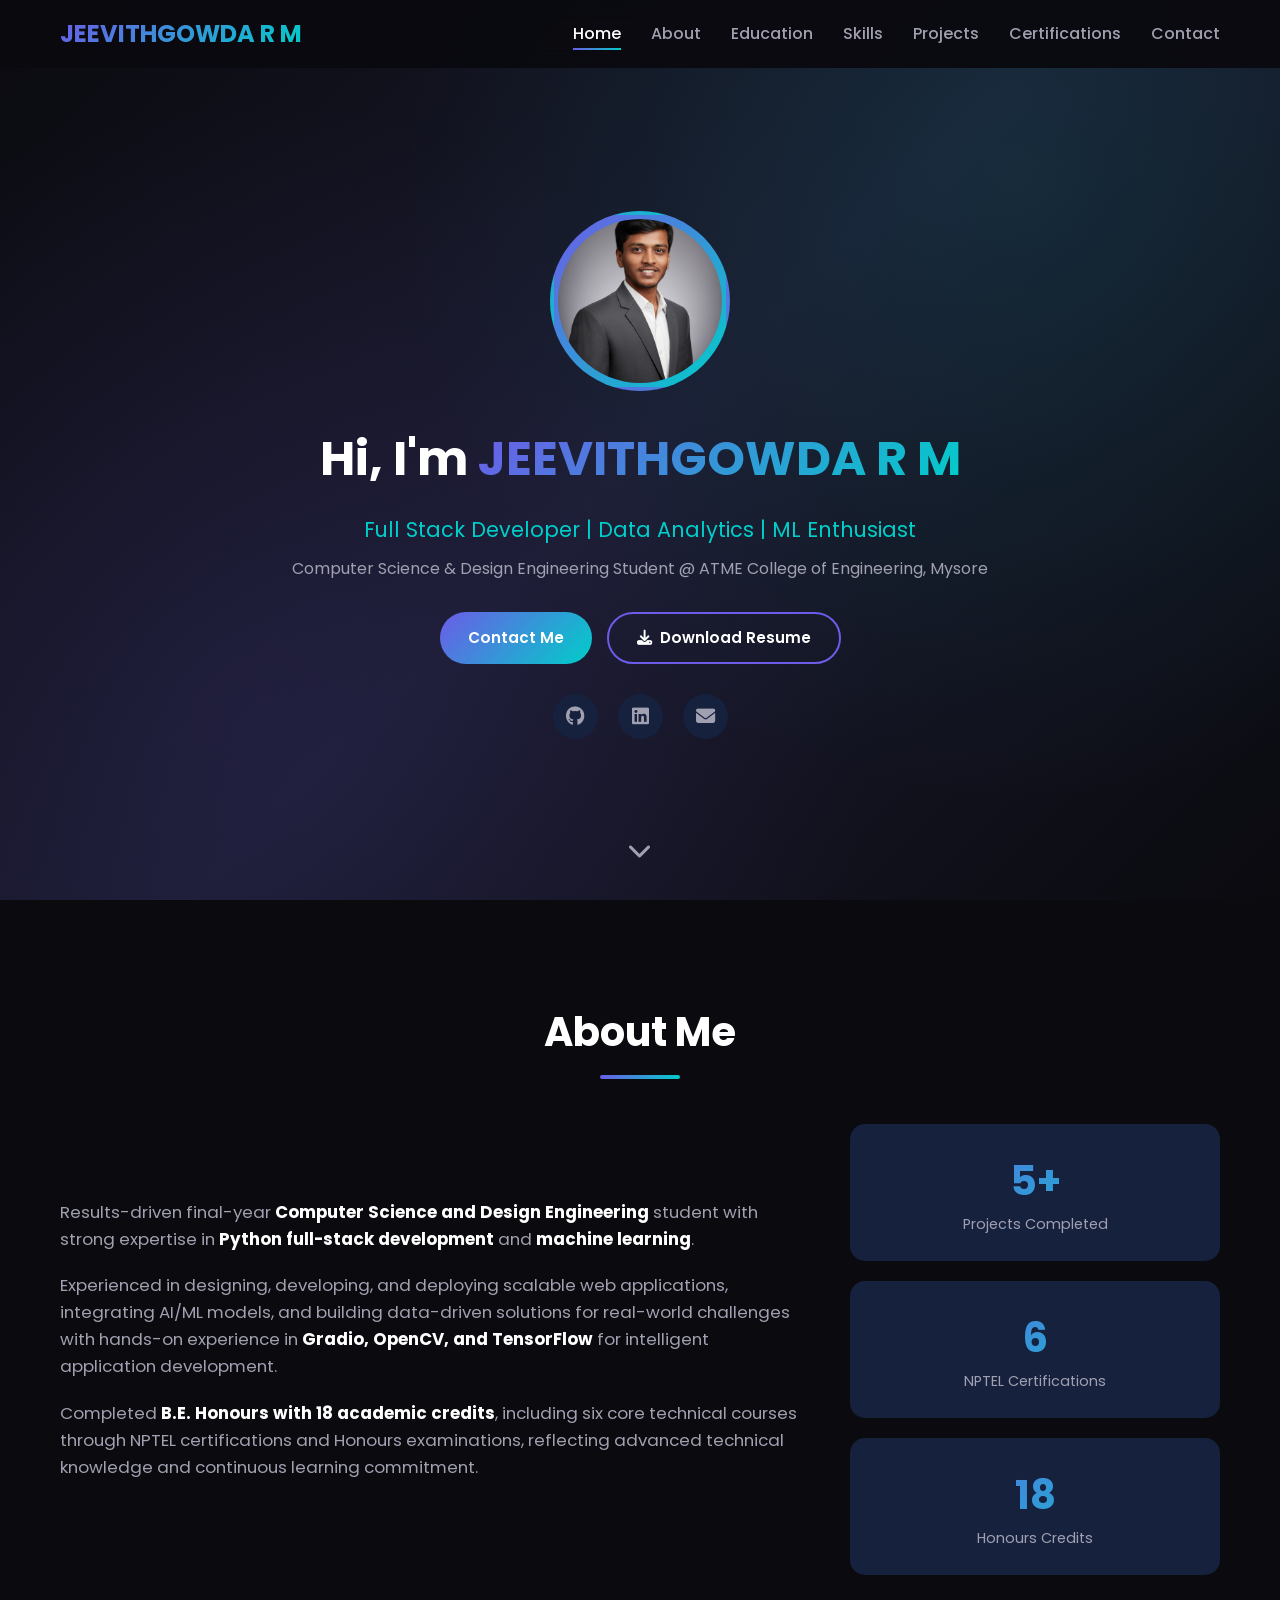
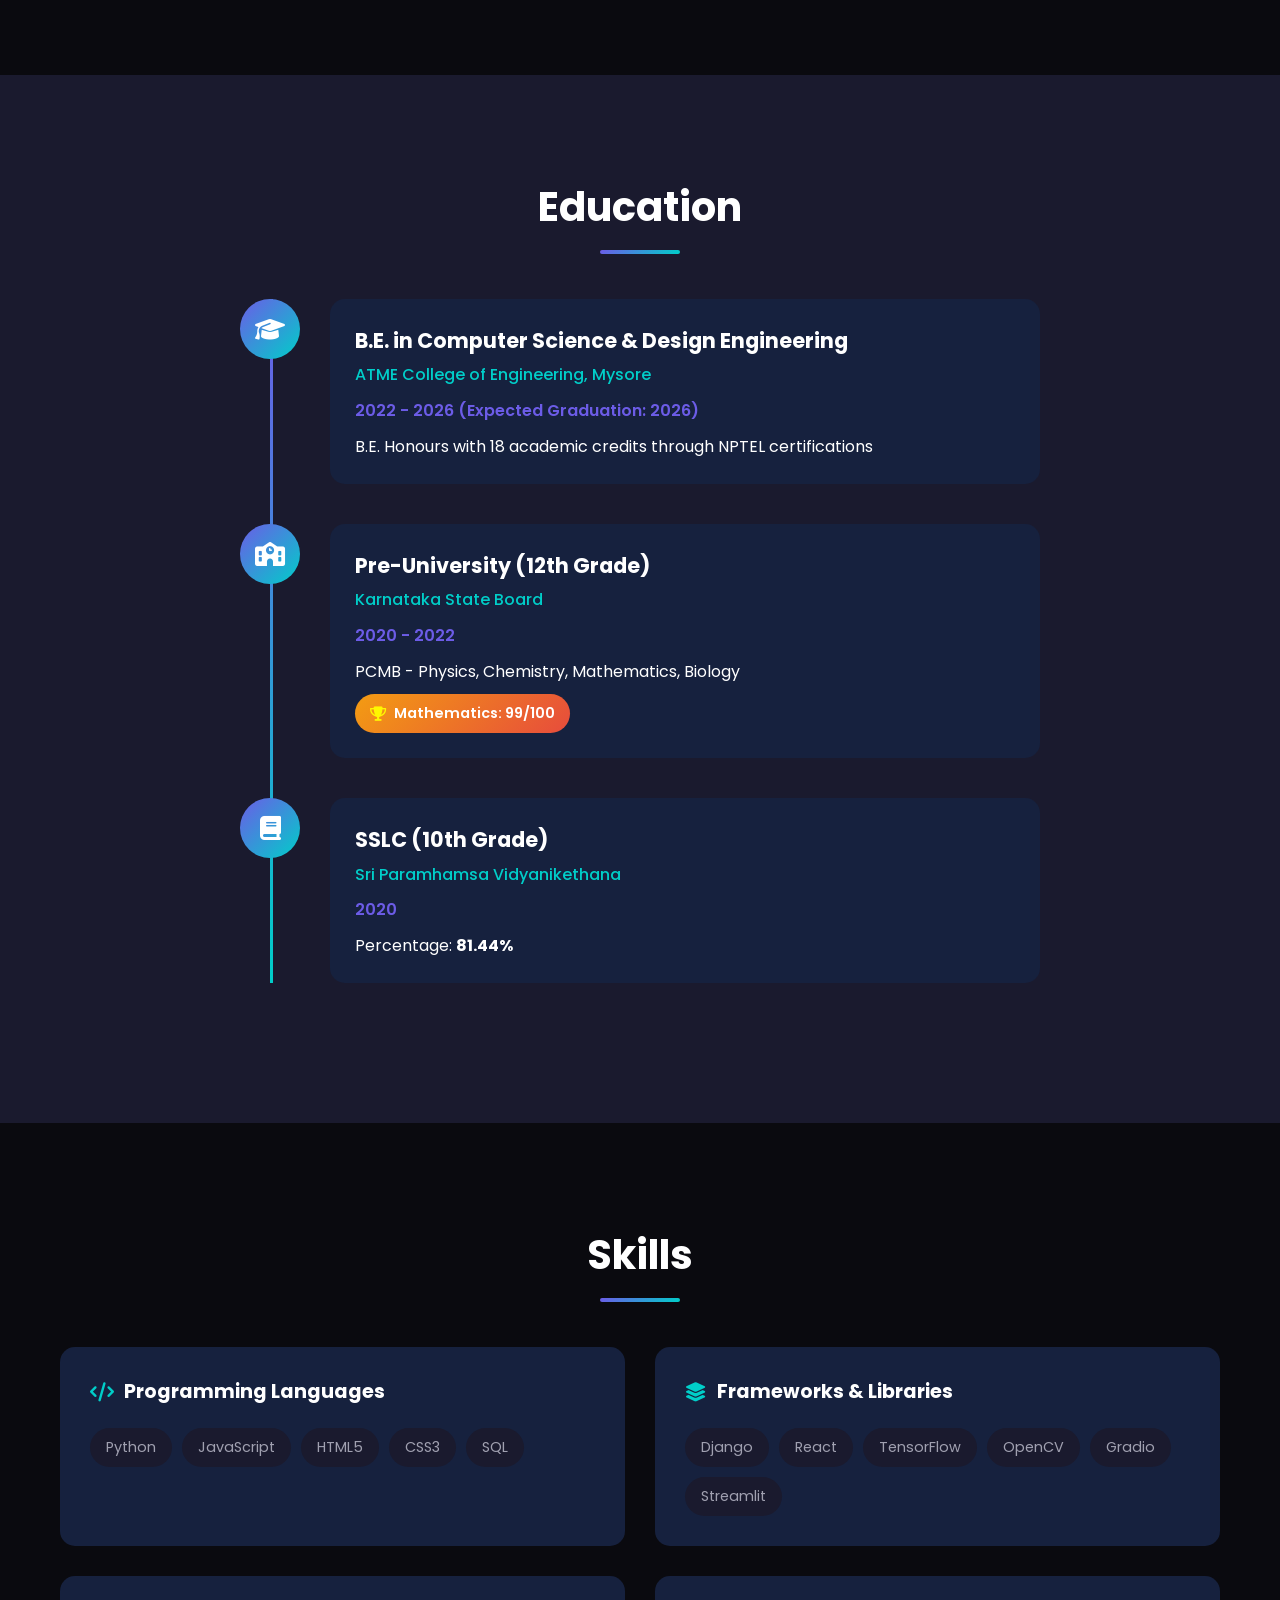
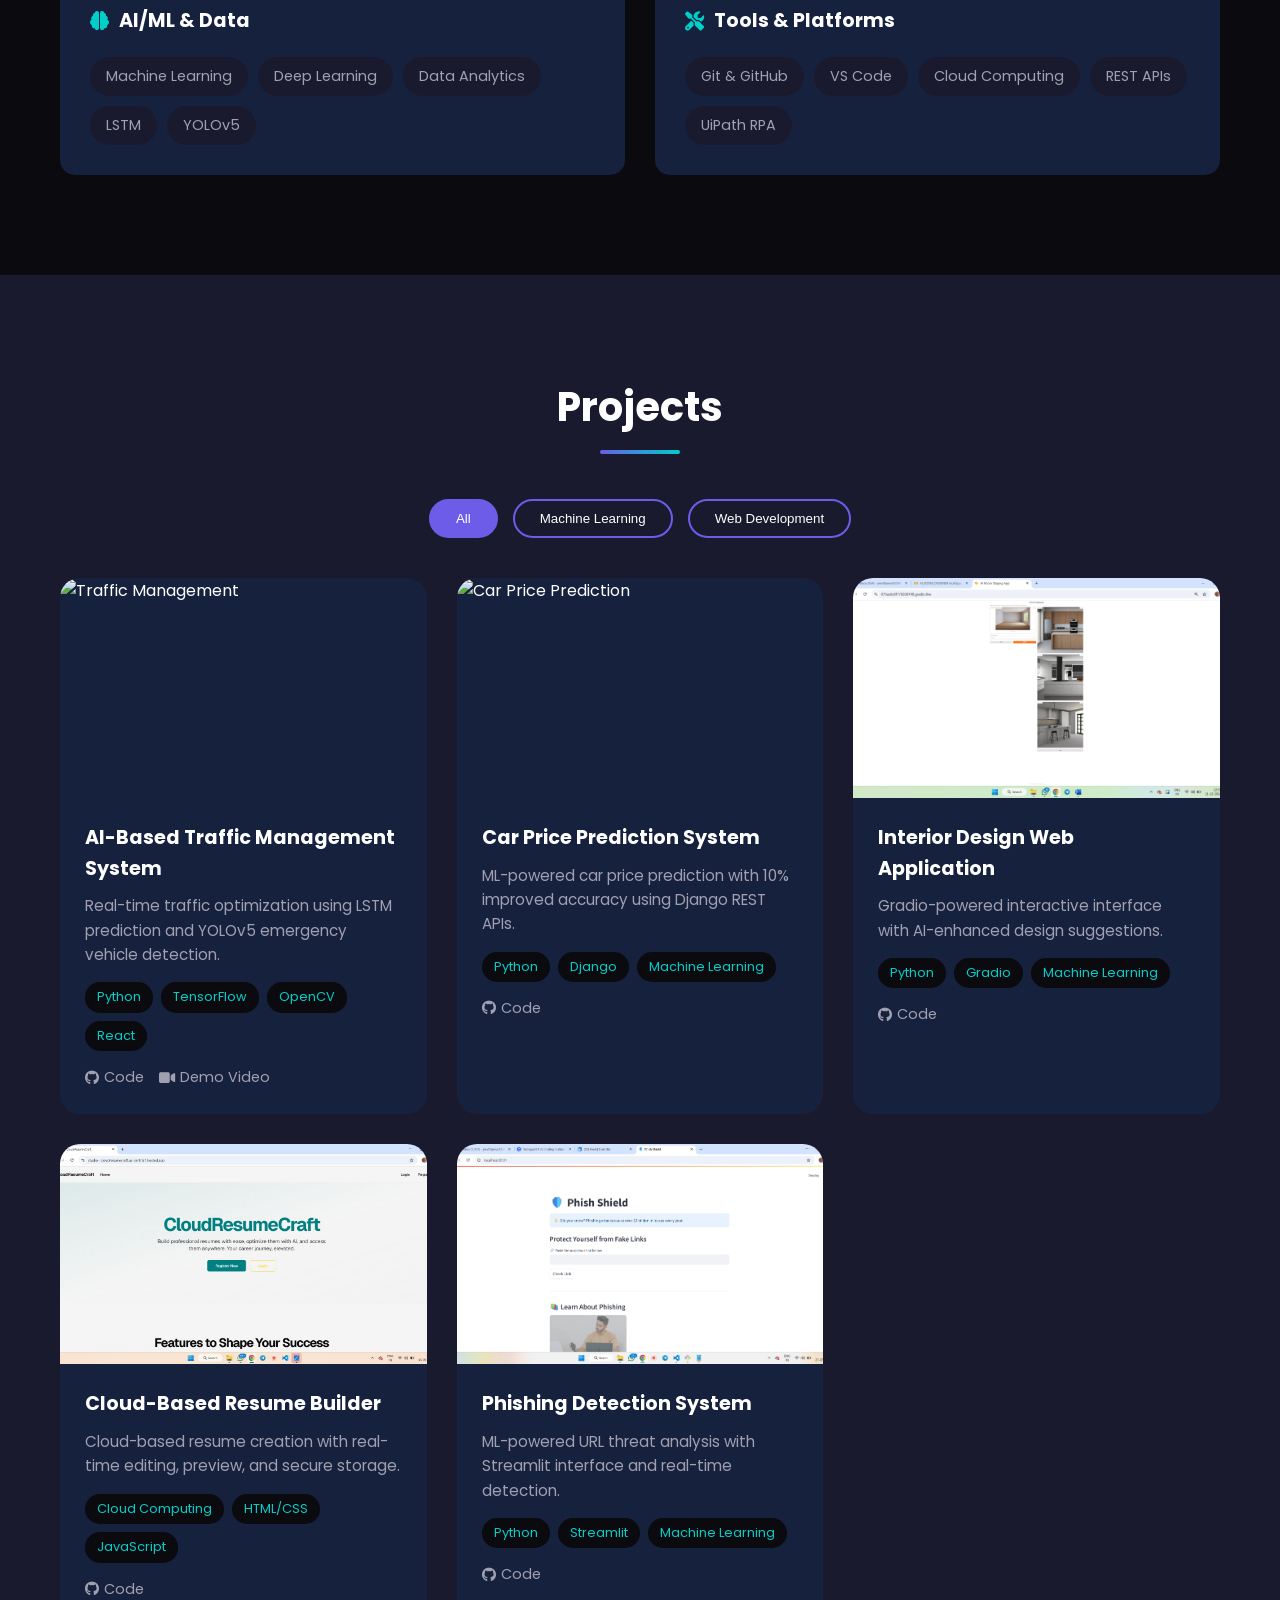
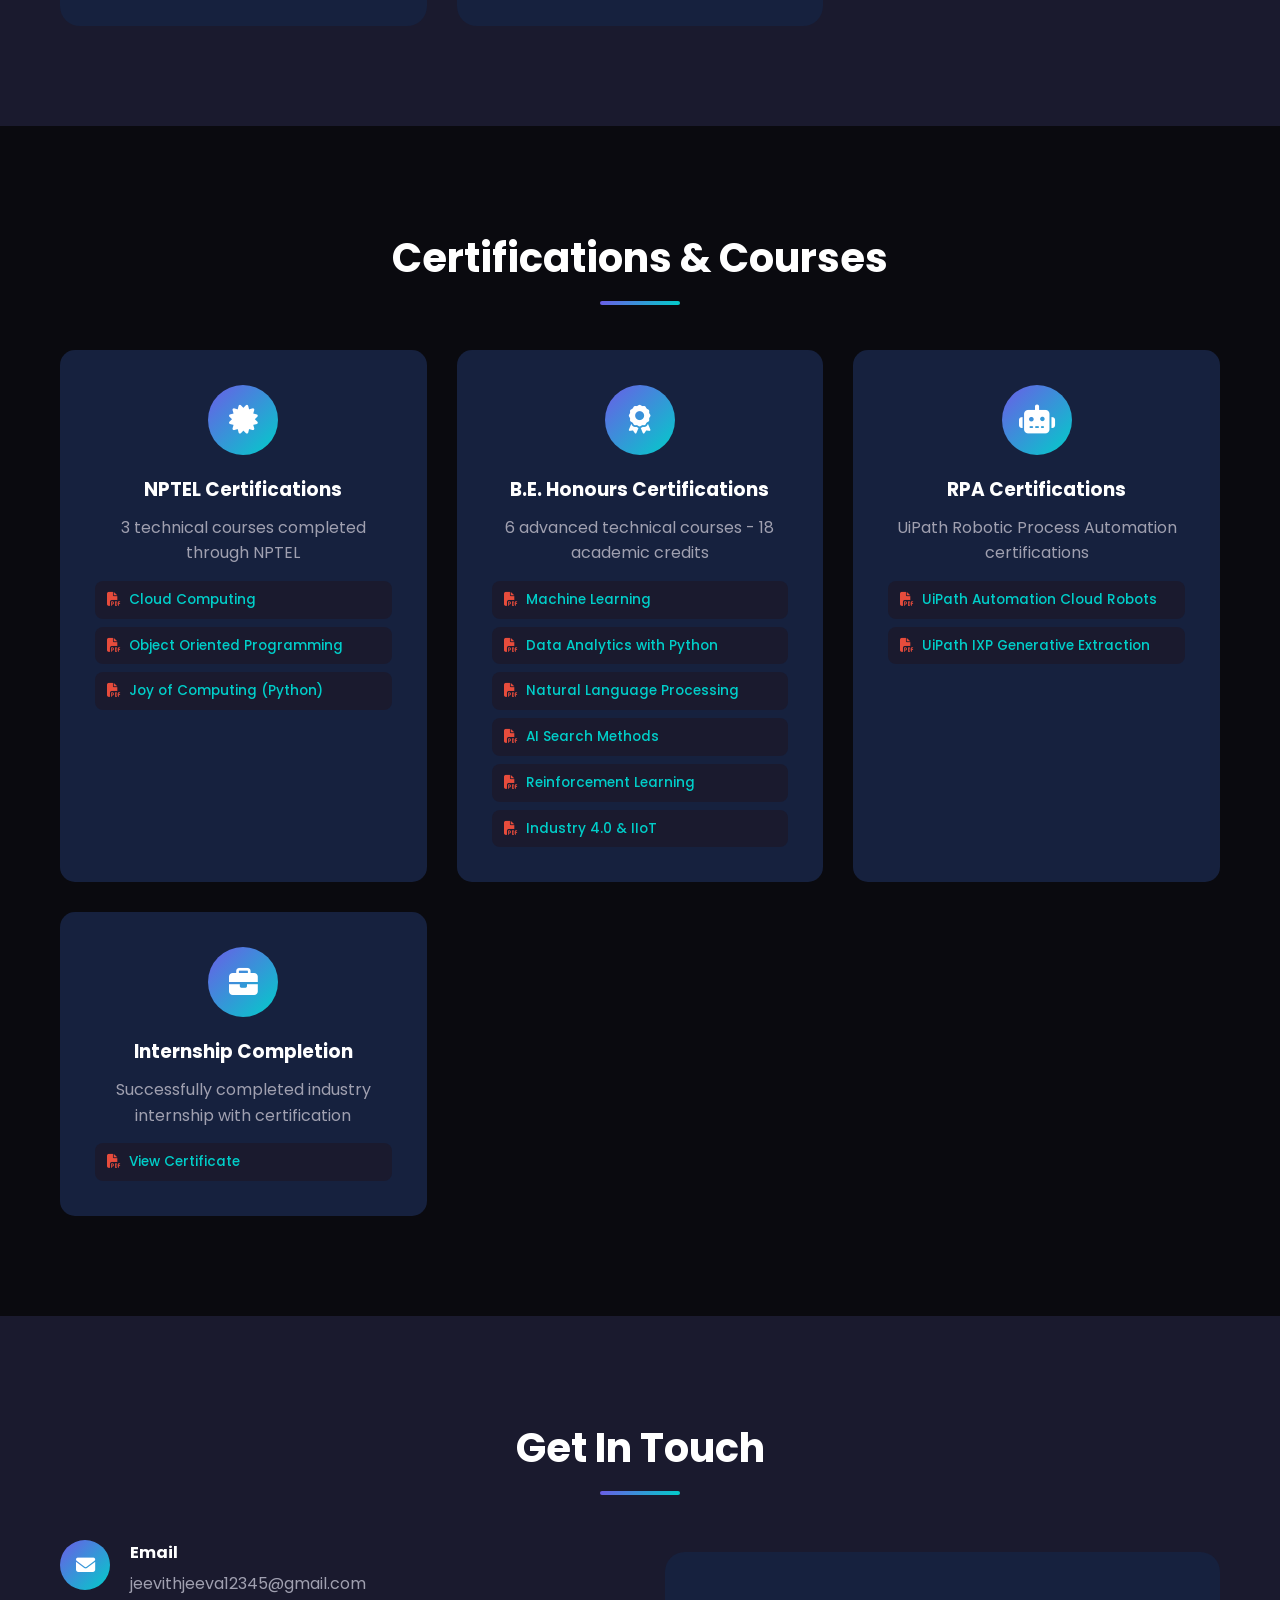
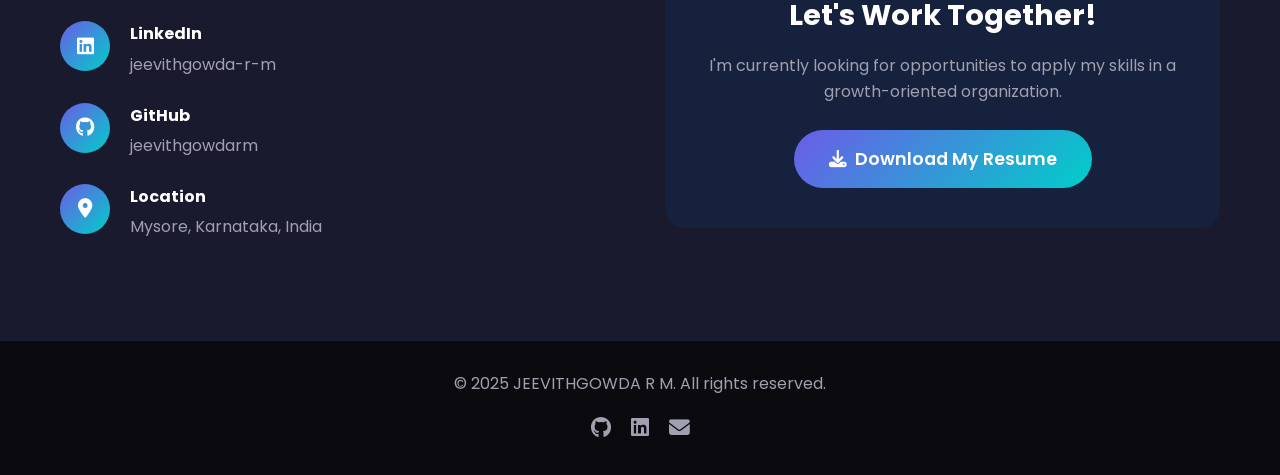
==== index.html @ 0dabfa39 "Fresh Portfolio uploaded" ====
<!DOCTYPE html>
<html lang="en">
<head>
    <meta charset="UTF-8">
    <meta name="viewport" content="width=device-width, initial-scale=1.0">
    <title>JEEVITHGOWDA R M - Portfolio</title>
    <link rel="stylesheet" href="style.css">
    <link rel="stylesheet" href="https://cdnjs.cloudflare.com/ajax/libs/font-awesome/6.4.0/css/all.min.css">
    <link href="https://fonts.googleapis.com/css2?family=Poppins:wght@300;400;500;600;700&display=swap" rel="stylesheet">
</head>
<body>
    <!-- Navigation -->
    <nav class="navbar">
        <div class="nav-container">
            <a href="#home" class="logo">JEEVITHGOWDA R M</a>
            <button class="nav-toggle" aria-label="Toggle navigation">
                <span class="hamburger"></span>
            </button>
            <ul class="nav-menu">
                <li><a href="#home" class="nav-link">Home</a></li>
                <li><a href="#about" class="nav-link">About</a></li>
                <li><a href="#education" class="nav-link">Education</a></li>
                <li><a href="#skills" class="nav-link">Skills</a></li>
                <li><a href="#projects" class="nav-link">Projects</a></li>
                <li><a href="#certifications" class="nav-link">Certifications</a></li>
                <li><a href="#contact" class="nav-link">Contact</a></li>
            </ul>
        </div>
    </nav>

    <!-- Hero Section -->
    <section id="home" class="hero">
        <div class="hero-content">
            <div class="hero-image">
                <img src="profile-image.jpg" alt="JEEVITHGOWDA R M" onerror="this.src='https://via.placeholder.com/200?text=JG'">
            </div>
            <h1 class="hero-title">Hi, I'm <span class="highlight">JEEVITHGOWDA R M</span></h1>
            <p class="hero-subtitle">Full Stack Developer | Data Analytics | ML Enthusiast</p>
            <p class="hero-tagline">Computer Science & Design Engineering Student @ ATME College of Engineering, Mysore</p>
            <div class="hero-buttons">
                <a href="#contact" class="btn btn-primary">Contact Me</a>
                <a href="JEEVITHGOWDA_R_M _Resume .pdf" download="JEEVITHGOWDA_R_M_Resume.pdf" class="btn btn-secondary">
                    <i class="fas fa-download"></i> Download Resume
                </a>
            </div>
            <div class="social-links">
                <a href="https://github.com/jeevithgowdarm" target="_blank" aria-label="GitHub"><i class="fab fa-github"></i></a>
                <a href="https://www.linkedin.com/in/jeevithgowda-r-m-33a022277/" target="_blank" aria-label="LinkedIn"><i class="fab fa-linkedin"></i></a>
                <a href="mailto:jeevithjeeva12345@gmail.com" aria-label="Email"><i class="fas fa-envelope"></i></a>
            </div>
        </div>
        <div class="scroll-indicator">
            <a href="#about"><i class="fas fa-chevron-down"></i></a>
        </div>
    </section>

    <!-- About Section -->
    <section id="about" class="section">
        <div class="container">
            <h2 class="section-title">About Me</h2>
            <div class="about-content">
                <div class="about-text">
                    <p>Results-driven final-year <strong>Computer Science and Design Engineering</strong> student with strong expertise in <strong>Python full-stack development</strong> and <strong>machine learning</strong>.</p>
                    <p>Experienced in designing, developing, and deploying scalable web applications, integrating AI/ML models, and building data-driven solutions for real-world challenges with hands-on experience in <strong>Gradio, OpenCV, and TensorFlow</strong> for intelligent application development.</p>
                    <p>Completed <strong>B.E. Honours with 18 academic credits</strong>, including six core technical courses through NPTEL certifications and Honours examinations, reflecting advanced technical knowledge and continuous learning commitment.</p>
                </div>
                <div class="about-stats">
                    <div class="stat-item">
                        <h3>5+</h3>
                        <p>Projects Completed</p>
                    </div>
                    <div class="stat-item">
                        <h3>6</h3>
                        <p>NPTEL Certifications</p>
                    </div>
                    <div class="stat-item">
                        <h3>18</h3>
                        <p>Honours Credits</p>
                    </div>
                </div>
            </div>
        </div>
    </section>

    <!-- Education Section -->
    <section id="education" class="section section-alt">
        <div class="container">
            <h2 class="section-title">Education</h2>
            <div class="timeline">
                <div class="timeline-item">
                    <div class="timeline-icon"><i class="fas fa-graduation-cap"></i></div>
                    <div class="timeline-content">
                        <h3>B.E. in Computer Science & Design Engineering</h3>
                        <h4>ATME College of Engineering, Mysore</h4>
                        <p class="timeline-date">2022 - 2026 (Expected Graduation: 2026)</p>
                        <p>B.E. Honours with 18 academic credits through NPTEL certifications</p>
                    </div>
                </div>
                <div class="timeline-item">
                    <div class="timeline-icon"><i class="fas fa-school"></i></div>
                    <div class="timeline-content">
                        <h3>Pre-University (12th Grade)</h3>
                        <h4>Karnataka State Board</h4>
                        <p class="timeline-date">2020 - 2022</p>
                        <p>PCMB - Physics, Chemistry, Mathematics, Biology</p>
                        <p class="achievement-badge"><i class="fas fa-trophy"></i> Mathematics: 99/100</p>
                    </div>
                </div>
                <div class="timeline-item">
                    <div class="timeline-icon"><i class="fas fa-book"></i></div>
                    <div class="timeline-content">
                        <h3>SSLC (10th Grade)</h3>
                        <h4>Sri Paramhamsa Vidyanikethana</h4>
                        <p class="timeline-date">2020</p>
                        <p>Percentage: <strong>81.44%</strong></p>
                    </div>
                </div>
            </div>
        </div>
    </section>

    <!-- Skills Section -->
    <section id="skills" class="section">
        <div class="container">
            <h2 class="section-title">Skills</h2>
            <div class="skills-grid">
                <div class="skill-category">
                    <h3><i class="fas fa-code"></i> Programming Languages</h3>
                    <div class="skill-tags">
                        <span class="skill-tag">Python</span>
                        <span class="skill-tag">JavaScript</span>
                        <span class="skill-tag">HTML5</span>
                        <span class="skill-tag">CSS3</span>
                        <span class="skill-tag">SQL</span>
                    </div>
                </div>
                <div class="skill-category">
                    <h3><i class="fas fa-layer-group"></i> Frameworks & Libraries</h3>
                    <div class="skill-tags">
                        <span class="skill-tag">Django</span>
                        <span class="skill-tag">React</span>
                        <span class="skill-tag">TensorFlow</span>
                        <span class="skill-tag">OpenCV</span>
                        <span class="skill-tag">Gradio</span>
                        <span class="skill-tag">Streamlit</span>
                    </div>
                </div>
                <div class="skill-category">
                    <h3><i class="fas fa-brain"></i> AI/ML & Data</h3>
                    <div class="skill-tags">
                        <span class="skill-tag">Machine Learning</span>
                        <span class="skill-tag">Deep Learning</span>
                        <span class="skill-tag">Data Analytics</span>
                        <span class="skill-tag">LSTM</span>
                        <span class="skill-tag">YOLOv5</span>
                    </div>
                </div>
                <div class="skill-category">
                    <h3><i class="fas fa-tools"></i> Tools & Platforms</h3>
                    <div class="skill-tags">
                        <span class="skill-tag">Git & GitHub</span>
                        <span class="skill-tag">VS Code</span>
                        <span class="skill-tag">Cloud Computing</span>
                        <span class="skill-tag">REST APIs</span>
                        <span class="skill-tag">UiPath RPA</span>
                    </div>
                </div>
            </div>
        </div>
    </section>

    <!-- Projects Section -->
    <section id="projects" class="section section-alt">
        <div class="container">
            <h2 class="section-title">Projects</h2>
            <div class="filter-buttons">
                <button class="filter-btn active" data-filter="all">All</button>
                <button class="filter-btn" data-filter="ml">Machine Learning</button>
                <button class="filter-btn" data-filter="web">Web Development</button>
            </div>
            <div class="projects-grid">
                <!-- Project 1: AI Traffic Management -->
                <div class="project-card" data-category="ml">
                    <div class="project-image">
                        <img src="https://images.unsplash.com/photo-1449824913935-59a10b8d2000?w=400" alt="Traffic Management">
                        <div class="project-overlay">
                            <button class="btn-icon" onclick="openProjectModal('traffic')"><i class="fas fa-eye"></i></button>
                            <button class="btn-icon" onclick="playProjectVideo('traffic')" title="Watch Demo"><i class="fas fa-play"></i></button>
                        </div>
                    </div>
                    <div class="project-info">
                        <h3>AI-Based Traffic Management System</h3>
                        <p>Real-time traffic optimization using LSTM prediction and YOLOv5 emergency vehicle detection.</p>
                        <div class="project-tech">
                            <span>Python</span>
                            <span>TensorFlow</span>
                            <span>OpenCV</span>
                            <span>React</span>
                        </div>
                        <div class="project-links">
                            <a href="https://github.com/jeevithgowdarm" target="_blank"><i class="fab fa-github"></i> Code</a>
                            <a href="#" onclick="playProjectVideo('traffic'); return false;"><i class="fas fa-video"></i> Demo Video</a>
                        </div>
                    </div>
                </div>

                <!-- Project 2: Car Price Prediction -->
                <div class="project-card" data-category="ml web">
                    <div class="project-image">
                        <img src="https://images.unsplash.com/photo-1492144534655-ae79c964c9d7?w=400" alt="Car Price Prediction">
                        <div class="project-overlay">
                            <button class="btn-icon" onclick="openProjectModal('car')"><i class="fas fa-eye"></i></button>
                        </div>
                    </div>
                    <div class="project-info">
                        <h3>Car Price Prediction System</h3>
                        <p>ML-powered car price prediction with 10% improved accuracy using Django REST APIs.</p>
                        <div class="project-tech">
                            <span>Python</span>
                            <span>Django</span>
                            <span>Machine Learning</span>
                        </div>
                        <div class="project-links">
                            <a href="https://github.com/jeevithgowdarm/Cae_-rize_-rediction-" target="_blank"><i class="fab fa-github"></i> Code</a>
                        </div>
                    </div>
                </div>

                <!-- Project 3: Interior Design -->
                <div class="project-card" data-category="ml web">
                    <div class="project-image">
                        <img src="Project images/Interior design/Screenshot (105).png" alt="Interior Design App">
                        <div class="project-overlay">
                            <button class="btn-icon" onclick="openProjectModal('interior')"><i class="fas fa-eye"></i></button>
                        </div>
                    </div>
                    <div class="project-info">
                        <h3>Interior Design Web Application</h3>
                        <p>Gradio-powered interactive interface with AI-enhanced design suggestions.</p>
                        <div class="project-tech">
                            <span>Python</span>
                            <span>Gradio</span>
                            <span>Machine Learning</span>
                        </div>
                        <div class="project-links">
                            <a href="https://github.com/jeevithgowdarm/Interior-design-Web-Application-" target="_blank"><i class="fab fa-github"></i> Code</a>
                        </div>
                    </div>
                </div>

                <!-- Project 4: Cloud Resume Builder -->
                <div class="project-card" data-category="web">
                    <div class="project-image">
                        <img src="Project images/Cloud based reume builder/Resume 01.jpg" alt="Cloud Resume Builder">
                        <div class="project-overlay">
                            <button class="btn-icon" onclick="openProjectModal('resume')"><i class="fas fa-eye"></i></button>
                        </div>
                    </div>
                    <div class="project-info">
                        <h3>Cloud-Based Resume Builder</h3>
                        <p>Cloud-based resume creation with real-time editing, preview, and secure storage.</p>
                        <div class="project-tech">
                            <span>Cloud Computing</span>
                            <span>HTML/CSS</span>
                            <span>JavaScript</span>
                        </div>
                        <div class="project-links">
                            <a href="https://github.com/jeevithgowdarm" target="_blank"><i class="fab fa-github"></i> Code</a>
                        </div>
                    </div>
                </div>

                <!-- Project 5: Phishing Detection -->
                <div class="project-card" data-category="ml">
                    <div class="project-image">
                        <img src="Project images/Phishing/Screenshot (340).png" alt="Phishing Detection">
                        <div class="project-overlay">
                            <button class="btn-icon" onclick="openProjectModal('phishing')"><i class="fas fa-eye"></i></button>
                        </div>
                    </div>
                    <div class="project-info">
                        <h3>Phishing Detection System</h3>
                        <p>ML-powered URL threat analysis with Streamlit interface and real-time detection.</p>
                        <div class="project-tech">
                            <span>Python</span>
                            <span>Streamlit</span>
                            <span>Machine Learning</span>
                        </div>
                        <div class="project-links">
                            <a href="https://github.com/jeevithgowdarm/phish_shield_Detecting_S-F-Link" target="_blank"><i class="fab fa-github"></i> Code</a>
                        </div>
                    </div>
                </div>
            </div>
        </div>
    </section>

    <!-- Certifications Section -->
    <section id="certifications" class="section">
        <div class="container">
            <h2 class="section-title">Certifications & Courses</h2>
            <div class="certifications-grid">
                <!-- NPTEL Certifications -->
                <div class="cert-card">
                    <div class="cert-icon"><i class="fas fa-certificate"></i></div>
                    <h3>NPTEL Certifications</h3>
                    <p>3 technical courses completed through NPTEL</p>
                    <div class="cert-list">
                        <a href="Certification/NPTEL_certification/Cloud Computing_NPTEL_JEEVITHGOWDA_R_M.pdf" target="_blank" class="cert-link"><i class="fas fa-file-pdf"></i> Cloud Computing</a>
                        <a href="Certification/NPTEL_certification/Fundamentals of Object Oriented Programming_NPTEL_JEEVITHGOWDA_R_M.pdf" target="_blank" class="cert-link"><i class="fas fa-file-pdf"></i> Object Oriented Programming</a>
                        <a href="Certification/NPTEL_certification/The Joy of Computing using Python.pdf" target="_blank" class="cert-link"><i class="fas fa-file-pdf"></i> Joy of Computing (Python)</a>
                    </div>
                </div>

                <!-- B.E. Honours Certifications -->
                <div class="cert-card">
                    <div class="cert-icon"><i class="fas fa-award"></i></div>
                    <h3>B.E. Honours Certifications</h3>
                    <p>6 advanced technical courses - 18 academic credits</p>
                    <div class="cert-list">
                        <a href="Certification/B.E Honours_Certification/Introduction to Machine Learning - 12 weeks_JEEVITHGOWDA_R_M.pdf" target="_blank" class="cert-link"><i class="fas fa-file-pdf"></i> Machine Learning</a>
                        <a href="Certification/B.E Honours_Certification/Data Analytics with Python_JEEVITHGOWDA_R_M.pdf" target="_blank" class="cert-link"><i class="fas fa-file-pdf"></i> Data Analytics with Python</a>
                        <a href="Certification/B.E Honours_Certification/Natural Language Processing_JEEVITHGOWDA_R_M.pdf" target="_blank" class="cert-link"><i class="fas fa-file-pdf"></i> Natural Language Processing</a>
                        <a href="Certification/B.E Honours_Certification/Artificial Intelligence Search Methods For Problem Solving_JEEVITHGOWDA_R_M.pdf" target="_blank" class="cert-link"><i class="fas fa-file-pdf"></i> AI Search Methods</a>
                        <a href="Certification/B.E Honours_Certification/Reinforcement Learning_JEEVITHGOWDA_R_M.pdf" target="_blank" class="cert-link"><i class="fas fa-file-pdf"></i> Reinforcement Learning</a>
                        <a href="Certification/B.E Honours_Certification/Introduction To Industry 4.0 And Industrial Internet Of Things_JEEVITHGOWDA_R_M.pdf" target="_blank" class="cert-link"><i class="fas fa-file-pdf"></i> Industry 4.0 & IIoT</a>
                    </div>
                </div>

                <!-- RPA Certifications -->
                <div class="cert-card">
                    <div class="cert-icon"><i class="fas fa-robot"></i></div>
                    <h3>RPA Certifications</h3>
                    <p>UiPath Robotic Process Automation certifications</p>
                    <div class="cert-list">
                        <a href="Certification/RPA Certfication/UiPath Automation Cloud Robots (v2024.10)_JEEVITHGOWDA R M_en-US_diploma.pdf" target="_blank" class="cert-link"><i class="fas fa-file-pdf"></i> UiPath Automation Cloud Robots</a>
                        <a href="Certification/RPA Certfication/UiPath IXP generative extraction technical deep dive_JEEVITHGOWDA R M_en-US_diploma.pdf" target="_blank" class="cert-link"><i class="fas fa-file-pdf"></i> UiPath IXP Generative Extraction</a>
                    </div>
                </div>

                <!-- Internship -->
                <div class="cert-card">
                    <div class="cert-icon"><i class="fas fa-briefcase"></i></div>
                    <h3>Internship Completion</h3>
                    <p>Successfully completed industry internship with certification</p>
                    <div class="cert-list">
                        <a href="internship-certificate.pdf" target="_blank" class="cert-link"><i class="fas fa-file-pdf"></i> View Certificate</a>
                    </div>
                </div>
            </div>
        </div>
    </section>

    <!-- Contact Section -->
    <section id="contact" class="section section-alt">
        <div class="container">
            <h2 class="section-title">Get In Touch</h2>
            <div class="contact-content">
                <div class="contact-info">
                    <div class="contact-item">
                        <i class="fas fa-envelope"></i>
                        <div>
                            <h4>Email</h4>
                            <a href="mailto:jeevithjeeva12345@gmail.com">jeevithjeeva12345@gmail.com</a>
                        </div>
                    </div>
                    <div class="contact-item">
                        <i class="fab fa-linkedin"></i>
                        <div>
                            <h4>LinkedIn</h4>
                            <a href="https://www.linkedin.com/in/jeevithgowda-r-m-33a022277/" target="_blank">jeevithgowda-r-m</a>
                        </div>
                    </div>
                    <div class="contact-item">
                        <i class="fab fa-github"></i>
                        <div>
                            <h4>GitHub</h4>
                            <a href="https://github.com/jeevithgowdarm" target="_blank">jeevithgowdarm</a>
                        </div>
                    </div>
                    <div class="contact-item">
                        <i class="fas fa-map-marker-alt"></i>
                        <div>
                            <h4>Location</h4>
                            <p>Mysore, Karnataka, India</p>
                        </div>
                    </div>
                </div>
                <div class="contact-cta">
                    <h3>Let's Work Together!</h3>
                    <p>I'm currently looking for opportunities to apply my skills in a growth-oriented organization.</p>
                    <a href="JEEVITHGOWDA_R_M _Resume .pdf" download="JEEVITHGOWDA_R_M_Resume.pdf" class="btn btn-primary btn-large">
                        <i class="fas fa-download"></i> Download My Resume
                    </a>
                </div>
            </div>
        </div>
    </section>

    <!-- Footer -->
    <footer class="footer">
        <div class="container">
            <p>&copy; 2025 JEEVITHGOWDA R M. All rights reserved.</p>
            <div class="footer-links">
                <a href="https://github.com/jeevithgowdarm" target="_blank"><i class="fab fa-github"></i></a>
                <a href="https://www.linkedin.com/in/jeevithgowda-r-m-33a022277/" target="_blank"><i class="fab fa-linkedin"></i></a>
                <a href="mailto:jeevithjeeva12345@gmail.com"><i class="fas fa-envelope"></i></a>
            </div>
        </div>
    </footer>

    <!-- Project Modal -->
    <div id="projectModal" class="modal">
        <div class="modal-content">
            <span class="modal-close">&times;</span>
            <div class="modal-header">
                <h2 id="modalTitle"></h2>
            </div>
            <div class="modal-body">
                <div id="modalGallery" class="modal-gallery"></div>
                <div id="modalDescription"></div>
            </div>
        </div>
    </div>

    <!-- Video Modal -->
    <div id="videoModal" class="modal">
        <div class="modal-content video-modal-content">
            <span class="modal-close" onclick="closeVideoModal()">&times;</span>
            <div class="modal-header">
                <h2 id="videoModalTitle"></h2>
            </div>
            <div class="modal-body">
                <div class="video-container">
                    <video id="projectVideo" controls>
                        <source id="videoSource" src="" type="video/mp4">
                        Your browser does not support the video tag.
                    </video>
                </div>
            </div>
        </div>
    </div>

    <script src="script.js"></script>
</body>
</html>
---- style.css ----
/* ===== CSS Variables ===== */
:root {
    --primary: #6c5ce7;
    --primary-dark: #5b4cdb;
    --secondary: #00cec9;
    --dark: #0a0a0f;
    --dark-light: #1a1a2e;
    --dark-lighter: #16213e;
    --text: #ffffff;
    --text-muted: #a0a0b0;
    --gradient: linear-gradient(135deg, #6c5ce7 0%, #00cec9 100%);
    --shadow: 0 10px 40px rgba(0, 0, 0, 0.3);
    --transition: all 0.3s ease;
}

/* ===== Reset & Base ===== */
* {
    margin: 0;
    padding: 0;
    box-sizing: border-box;
}

html {
    scroll-behavior: smooth;
}

body {
    font-family: 'Poppins', sans-serif;
    background-color: var(--dark);
    color: var(--text);
    line-height: 1.6;
    overflow-x: hidden;
}

a {
    text-decoration: none;
    color: inherit;
    transition: var(--transition);
}

img {
    max-width: 100%;
    height: auto;
}

.container {
    max-width: 1200px;
    margin: 0 auto;
    padding: 0 20px;
}

/* ===== Navigation ===== */
.navbar {
    position: fixed;
    top: 0;
    left: 0;
    right: 0;
    z-index: 1000;
    background: rgba(10, 10, 15, 0.95);
    backdrop-filter: blur(10px);
    padding: 15px 0;
    transition: var(--transition);
}

.nav-container {
    max-width: 1200px;
    margin: 0 auto;
    padding: 0 20px;
    display: flex;
    justify-content: space-between;
    align-items: center;
}

.logo {
    font-size: 1.5rem;
    font-weight: 700;
    background: var(--gradient);
    -webkit-background-clip: text;
    -webkit-text-fill-color: transparent;
    background-clip: text;
}

.nav-menu {
    display: flex;
    list-style: none;
    gap: 30px;
}

.nav-link {
    color: var(--text-muted);
    font-weight: 500;
    position: relative;
    padding: 5px 0;
}

.nav-link:hover,
.nav-link.active {
    color: var(--text);
}

.nav-link::after {
    content: '';
    position: absolute;
    bottom: 0;
    left: 0;
    width: 0;
    height: 2px;
    background: var(--gradient);
    transition: var(--transition);
}

.nav-link:hover::after,
.nav-link.active::after {
    width: 100%;
}

/* Mobile Navigation */
.nav-toggle {
    display: none;
    background: none;
    border: none;
    cursor: pointer;
    padding: 10px;
}

.hamburger {
    display: block;
    width: 25px;
    height: 3px;
    background: var(--text);
    position: relative;
    transition: var(--transition);
}

.hamburger::before,
.hamburger::after {
    content: '';
    position: absolute;
    width: 25px;
    height: 3px;
    background: var(--text);
    transition: var(--transition);
}

.hamburger::before {
    top: -8px;
}

.hamburger::after {
    top: 8px;
}

/* ===== Hero Section ===== */
.hero {
    min-height: 100vh;
    display: flex;
    flex-direction: column;
    justify-content: center;
    align-items: center;
    text-align: center;
    padding: 100px 20px 50px;
    background: linear-gradient(135deg, var(--dark) 0%, var(--dark-light) 50%, var(--dark) 100%);
    position: relative;
    overflow: hidden;
}

.hero::before {
    content: '';
    position: absolute;
    top: 0;
    left: 0;
    right: 0;
    bottom: 0;
    background: radial-gradient(circle at 20% 80%, rgba(108, 92, 231, 0.1) 0%, transparent 50%),
                radial-gradient(circle at 80% 20%, rgba(0, 206, 201, 0.1) 0%, transparent 50%);
    pointer-events: none;
}

.hero-content {
    position: relative;
    z-index: 1;
    max-width: 800px;
}

.hero-image {
    width: 180px;
    height: 180px;
    margin: 0 auto 30px;
    border-radius: 50%;
    overflow: hidden;
    border: 4px solid transparent;
    background: var(--gradient);
    padding: 4px;
}

.hero-image img {
    width: 100%;
    height: 100%;
    object-fit: cover;
    border-radius: 50%;
}

.hero-title {
    font-size: 3rem;
    font-weight: 700;
    margin-bottom: 15px;
    animation: fadeInUp 0.8s ease;
}

.highlight {
    background: var(--gradient);
    -webkit-background-clip: text;
    -webkit-text-fill-color: transparent;
    background-clip: text;
}

.hero-subtitle {
    font-size: 1.3rem;
    color: var(--secondary);
    margin-bottom: 10px;
    animation: fadeInUp 0.8s ease 0.2s both;
}

.hero-tagline {
    font-size: 1rem;
    color: var(--text-muted);
    margin-bottom: 30px;
    animation: fadeInUp 0.8s ease 0.3s both;
}

.hero-buttons {
    display: flex;
    gap: 15px;
    justify-content: center;
    flex-wrap: wrap;
    margin-bottom: 30px;
    animation: fadeInUp 0.8s ease 0.4s both;
}

/* Buttons */
.btn {
    display: inline-flex;
    align-items: center;
    gap: 8px;
    padding: 12px 28px;
    border-radius: 50px;
    font-weight: 600;
    font-size: 0.95rem;
    cursor: pointer;
    transition: var(--transition);
    border: none;
}

.btn-primary {
    background: var(--gradient);
    color: var(--text);
}

.btn-primary:hover {
    transform: translateY(-3px);
    box-shadow: 0 10px 30px rgba(108, 92, 231, 0.4);
}

.btn-secondary {
    background: transparent;
    color: var(--text);
    border: 2px solid var(--primary);
}

.btn-secondary:hover {
    background: var(--primary);
    transform: translateY(-3px);
}

.btn-large {
    padding: 15px 35px;
    font-size: 1.1rem;
}

.social-links {
    display: flex;
    gap: 20px;
    justify-content: center;
    animation: fadeInUp 0.8s ease 0.5s both;
}

.social-links a {
    width: 45px;
    height: 45px;
    border-radius: 50%;
    display: flex;
    align-items: center;
    justify-content: center;
    background: var(--dark-lighter);
    color: var(--text-muted);
    font-size: 1.2rem;
    transition: var(--transition);
}

.social-links a:hover {
    background: var(--gradient);
    color: var(--text);
    transform: translateY(-5px);
}

.scroll-indicator {
    position: absolute;
    bottom: 30px;
    left: 50%;
    transform: translateX(-50%);
    animation: bounce 2s infinite;
}

.scroll-indicator a {
    color: var(--text-muted);
    font-size: 1.5rem;
}

/* ===== Sections ===== */
.section {
    padding: 100px 0;
}

.section-alt {
    background: var(--dark-light);
}

.section-title {
    font-size: 2.5rem;
    text-align: center;
    margin-bottom: 60px;
    position: relative;
}

.section-title::after {
    content: '';
    position: absolute;
    bottom: -15px;
    left: 50%;
    transform: translateX(-50%);
    width: 80px;
    height: 4px;
    background: var(--gradient);
    border-radius: 2px;
}

/* ===== About Section ===== */
.about-content {
    display: grid;
    grid-template-columns: 2fr 1fr;
    gap: 50px;
    align-items: center;
}

.about-text p {
    margin-bottom: 20px;
    color: var(--text-muted);
    font-size: 1.05rem;
}

.about-text strong {
    color: var(--text);
}

.about-stats {
    display: flex;
    flex-direction: column;
    gap: 20px;
}

.stat-item {
    background: var(--dark-lighter);
    padding: 25px;
    border-radius: 15px;
    text-align: center;
    transition: var(--transition);
}

.stat-item:hover {
    transform: translateY(-5px);
    box-shadow: var(--shadow);
}

.stat-item h3 {
    font-size: 2.5rem;
    background: var(--gradient);
    -webkit-background-clip: text;
    -webkit-text-fill-color: transparent;
    background-clip: text;
}

.stat-item p {
    color: var(--text-muted);
    font-size: 0.9rem;
}

/* ===== Education Timeline ===== */
.timeline {
    position: relative;
    max-width: 800px;
    margin: 0 auto;
}

.timeline::before {
    content: '';
    position: absolute;
    left: 30px;
    top: 0;
    bottom: 0;
    width: 3px;
    background: var(--gradient);
}

.timeline-item {
    display: flex;
    gap: 30px;
    margin-bottom: 40px;
    position: relative;
}

.timeline-icon {
    width: 60px;
    height: 60px;
    min-width: 60px;
    background: var(--gradient);
    border-radius: 50%;
    display: flex;
    align-items: center;
    justify-content: center;
    font-size: 1.5rem;
    z-index: 1;
}

.timeline-content {
    background: var(--dark-lighter);
    padding: 25px;
    border-radius: 15px;
    flex: 1;
    transition: var(--transition);
}

.timeline-content:hover {
    transform: translateX(10px);
}

.timeline-content h3 {
    font-size: 1.3rem;
    margin-bottom: 5px;
}

.timeline-content h4 {
    color: var(--secondary);
    font-weight: 500;
    margin-bottom: 10px;
}

.timeline-date {
    color: var(--primary);
    font-weight: 600;
    margin-bottom: 10px;
}

.achievement-badge {
    display: inline-flex;
    align-items: center;
    gap: 8px;
    background: linear-gradient(135deg, #f39c12, #e74c3c);
    color: white;
    padding: 8px 15px;
    border-radius: 20px;
    font-weight: 600;
    font-size: 0.9rem;
    margin-top: 10px;
}

.achievement-badge i {
    color: #fff700;
}

/* ===== Skills Section ===== */
.skills-grid {
    display: grid;
    grid-template-columns: repeat(2, 1fr);
    gap: 30px;
}

.skill-category {
    background: var(--dark-lighter);
    padding: 30px;
    border-radius: 15px;
    transition: var(--transition);
}

.skill-category:hover {
    transform: translateY(-5px);
    box-shadow: var(--shadow);
}

.skill-category h3 {
    font-size: 1.2rem;
    margin-bottom: 20px;
    display: flex;
    align-items: center;
    gap: 10px;
}

.skill-category h3 i {
    color: var(--secondary);
}

.skill-tags {
    display: flex;
    flex-wrap: wrap;
    gap: 10px;
}

.skill-tag {
    background: var(--dark-light);
    padding: 8px 16px;
    border-radius: 20px;
    font-size: 0.9rem;
    color: var(--text-muted);
    transition: var(--transition);
}

.skill-tag:hover {
    background: var(--primary);
    color: var(--text);
}

/* ===== Projects Section ===== */
.filter-buttons {
    display: flex;
    justify-content: center;
    gap: 15px;
    margin-bottom: 40px;
    flex-wrap: wrap;
}

.filter-btn {
    padding: 10px 25px;
    border-radius: 25px;
    border: 2px solid var(--primary);
    background: transparent;
    color: var(--text);
    font-weight: 500;
    cursor: pointer;
    transition: var(--transition);
}

.filter-btn:hover,
.filter-btn.active {
    background: var(--primary);
}

.projects-grid {
    display: grid;
    grid-template-columns: repeat(auto-fit, minmax(350px, 1fr));
    gap: 30px;
}

.project-card {
    background: var(--dark-lighter);
    border-radius: 20px;
    overflow: hidden;
    transition: var(--transition);
}

.project-card:hover {
    transform: translateY(-10px);
    box-shadow: var(--shadow);
}

.project-image {
    position: relative;
    height: 220px;
    overflow: hidden;
}

.project-image img {
    width: 100%;
    height: 100%;
    object-fit: cover;
    transition: var(--transition);
}

.project-card:hover .project-image img {
    transform: scale(1.1);
}

.project-overlay {
    position: absolute;
    top: 0;
    left: 0;
    right: 0;
    bottom: 0;
    background: rgba(108, 92, 231, 0.8);
    display: flex;
    align-items: center;
    justify-content: center;
    gap: 15px;
    opacity: 0;
    transition: var(--transition);
}

.project-card:hover .project-overlay {
    opacity: 1;
}

.btn-icon {
    width: 50px;
    height: 50px;
    border-radius: 50%;
    border: none;
    background: var(--text);
    color: var(--primary);
    font-size: 1.2rem;
    cursor: pointer;
    transition: var(--transition);
}

.btn-icon:hover {
    transform: scale(1.1);
}

.project-info {
    padding: 25px;
}

.project-info h3 {
    font-size: 1.2rem;
    margin-bottom: 10px;
}

.project-info p {
    color: var(--text-muted);
    font-size: 0.95rem;
    margin-bottom: 15px;
}

.project-tech {
    display: flex;
    flex-wrap: wrap;
    gap: 8px;
    margin-bottom: 15px;
}

.project-tech span {
    background: var(--dark);
    padding: 5px 12px;
    border-radius: 15px;
    font-size: 0.8rem;
    color: var(--secondary);
}

.project-links {
    display: flex;
    gap: 15px;
    flex-wrap: wrap;
}

.project-links a {
    color: var(--text-muted);
    display: inline-flex;
    align-items: center;
    gap: 5px;
    font-size: 0.9rem;
}

.project-links a:hover {
    color: var(--primary);
}

/* ===== Certifications Section ===== */
.certifications-grid {
    display: grid;
    grid-template-columns: repeat(auto-fit, minmax(300px, 1fr));
    gap: 30px;
}

.cert-card {
    background: var(--dark-lighter);
    padding: 35px;
    border-radius: 15px;
    text-align: center;
    transition: var(--transition);
}

.cert-card:hover {
    transform: translateY(-5px);
    box-shadow: var(--shadow);
}

.cert-icon {
    width: 70px;
    height: 70px;
    margin: 0 auto 20px;
    background: var(--gradient);
    border-radius: 50%;
    display: flex;
    align-items: center;
    justify-content: center;
    font-size: 1.8rem;
}

.cert-card h3 {
    margin-bottom: 10px;
}

.cert-card p {
    color: var(--text-muted);
    margin-bottom: 15px;
}

.cert-link {
    color: var(--secondary);
    font-weight: 500;
    display: flex;
    align-items: center;
    gap: 8px;
    padding: 8px 12px;
    background: var(--dark-light);
    border-radius: 8px;
    font-size: 0.85rem;
    transition: var(--transition);
}

.cert-link:hover {
    color: var(--text);
    background: var(--primary);
    transform: translateX(5px);
}

.cert-link i {
    color: #e74c3c;
}

.cert-link:hover i {
    color: var(--text);
}

.cert-list {
    display: flex;
    flex-direction: column;
    gap: 8px;
    margin-top: 15px;
    text-align: left;
}

/* ===== Contact Section ===== */
.contact-content {
    display: grid;
    grid-template-columns: 1fr 1fr;
    gap: 50px;
    align-items: center;
}

.contact-info {
    display: flex;
    flex-direction: column;
    gap: 25px;
}

.contact-item {
    display: flex;
    align-items: flex-start;
    gap: 20px;
}

.contact-item > i {
    width: 50px;
    height: 50px;
    background: var(--gradient);
    border-radius: 50%;
    display: flex;
    align-items: center;
    justify-content: center;
    font-size: 1.2rem;
    flex-shrink: 0;
}

.contact-item h4 {
    color: var(--text);
    margin-bottom: 5px;
}

.contact-item a,
.contact-item p {
    color: var(--text-muted);
}

.contact-item a:hover {
    color: var(--secondary);
}

.contact-cta {
    background: var(--dark-lighter);
    padding: 40px;
    border-radius: 20px;
    text-align: center;
}

.contact-cta h3 {
    font-size: 1.8rem;
    margin-bottom: 15px;
}

.contact-cta p {
    color: var(--text-muted);
    margin-bottom: 25px;
}

/* ===== Footer ===== */
.footer {
    background: var(--dark);
    padding: 30px 0;
    text-align: center;
    border-top: 1px solid var(--dark-lighter);
}

.footer p {
    color: var(--text-muted);
    margin-bottom: 15px;
}

.footer-links {
    display: flex;
    justify-content: center;
    gap: 20px;
}

.footer-links a {
    color: var(--text-muted);
    font-size: 1.3rem;
    transition: var(--transition);
}

.footer-links a:hover {
    color: var(--primary);
}

/* ===== Modal ===== */
.modal {
    display: none;
    position: fixed;
    top: 0;
    left: 0;
    right: 0;
    bottom: 0;
    background: rgba(0, 0, 0, 0.9);
    z-index: 2000;
    overflow-y: auto;
    padding: 50px 20px;
}

.modal.active {
    display: flex;
    justify-content: center;
    align-items: flex-start;
}

.modal-content {
    background: var(--dark-light);
    border-radius: 20px;
    max-width: 900px;
    width: 100%;
    position: relative;
    animation: modalFadeIn 0.3s ease;
}

.modal-close {
    position: absolute;
    top: 15px;
    right: 20px;
    font-size: 2rem;
    color: var(--text-muted);
    cursor: pointer;
    transition: var(--transition);
    z-index: 10;
}

.modal-close:hover {
    color: var(--text);
}

.modal-header {
    padding: 25px 30px;
    border-bottom: 1px solid var(--dark-lighter);
}

.modal-header h2 {
    font-size: 1.5rem;
}

.modal-body {
    padding: 30px;
}

.modal-gallery {
    display: grid;
    grid-template-columns: repeat(auto-fit, minmax(200px, 1fr));
    gap: 15px;
    margin-bottom: 20px;
}

.modal-gallery img {
    width: 100%;
    border-radius: 10px;
    cursor: pointer;
    transition: var(--transition);
}

.modal-gallery img:hover {
    transform: scale(1.05);
}

/* Video Modal */
.video-modal-content {
    max-width: 1000px;
}

.video-container {
    position: relative;
    width: 100%;
    background: #000;
    border-radius: 10px;
    overflow: hidden;
}

.video-container video {
    width: 100%;
    max-height: 70vh;
    display: block;
}

/* ===== Animations ===== */
@keyframes fadeInUp {
    from {
        opacity: 0;
        transform: translateY(30px);
    }
    to {
        opacity: 1;
        transform: translateY(0);
    }
}

@keyframes bounce {
    0%, 20%, 50%, 80%, 100% {
        transform: translateX(-50%) translateY(0);
    }
    40% {
        transform: translateX(-50%) translateY(-10px);
    }
    60% {
        transform: translateX(-50%) translateY(-5px);
    }
}

@keyframes modalFadeIn {
    from {
        opacity: 0;
        transform: scale(0.9);
    }
    to {
        opacity: 1;
        transform: scale(1);
    }
}

/* ===== Responsive Design ===== */
@media (max-width: 992px) {
    .about-content {
        grid-template-columns: 1fr;
    }
    
    .about-stats {
        flex-direction: row;
        justify-content: center;
    }
    
    .skills-grid {
        grid-template-columns: 1fr;
    }
    
    .contact-content {
        grid-template-columns: 1fr;
    }
}

@media (max-width: 768px) {
    .nav-toggle {
        display: block;
    }
    
    .nav-menu {
        position: fixed;
        top: 70px;
        left: 0;
        right: 0;
        background: var(--dark);
        flex-direction: column;
        padding: 20px;
        gap: 0;
        transform: translateX(-100%);
        transition: var(--transition);
    }
    
    .nav-menu.active {
        transform: translateX(0);
    }
    
    .nav-menu li {
        padding: 15px 0;
        border-bottom: 1px solid var(--dark-lighter);
    }
    
    .hero-title {
        font-size: 2rem;
    }
    
    .hero-subtitle {
        font-size: 1.1rem;
    }
    
    .section-title {
        font-size: 2rem;
    }
    
    .timeline::before {
        left: 20px;
    }
    
    .timeline-icon {
        width: 40px;
        height: 40px;
        min-width: 40px;
        font-size: 1rem;
    }
    
    .projects-grid {
        grid-template-columns: 1fr;
    }
    
    .about-stats {
        flex-direction: column;
    }
    
    .hero-buttons {
        flex-direction: column;
        align-items: center;
    }
    
    .btn {
        width: 100%;
        max-width: 280px;
        justify-content: center;
    }
}

@media (max-width: 480px) {
    .hero-image {
        width: 140px;
        height: 140px;
    }
    
    .hero-title {
        font-size: 1.6rem;
    }
    
    .stat-item h3 {
        font-size: 2rem;
    }
}

/* ===== Utility Classes ===== */
.hidden {
    display: none !important;
}

.visible {
    opacity: 1;
    transform: translateY(0);
}
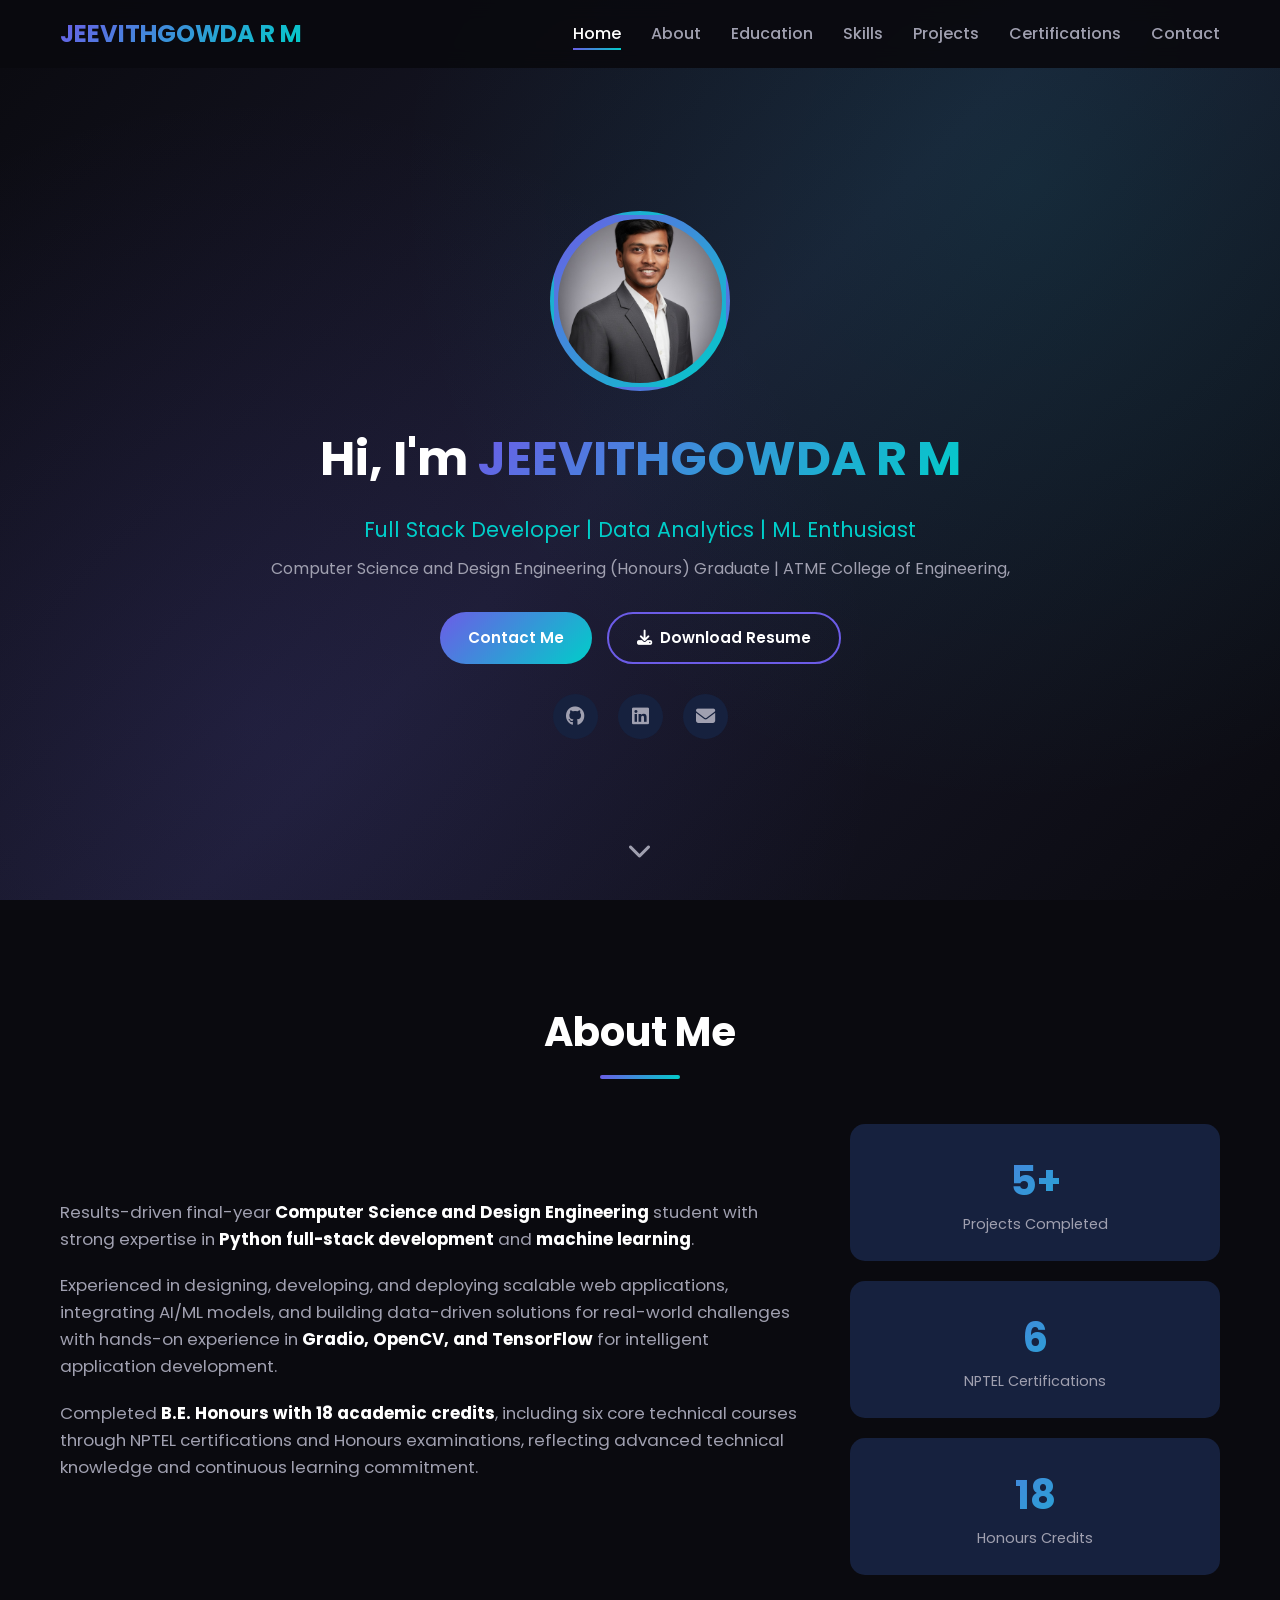
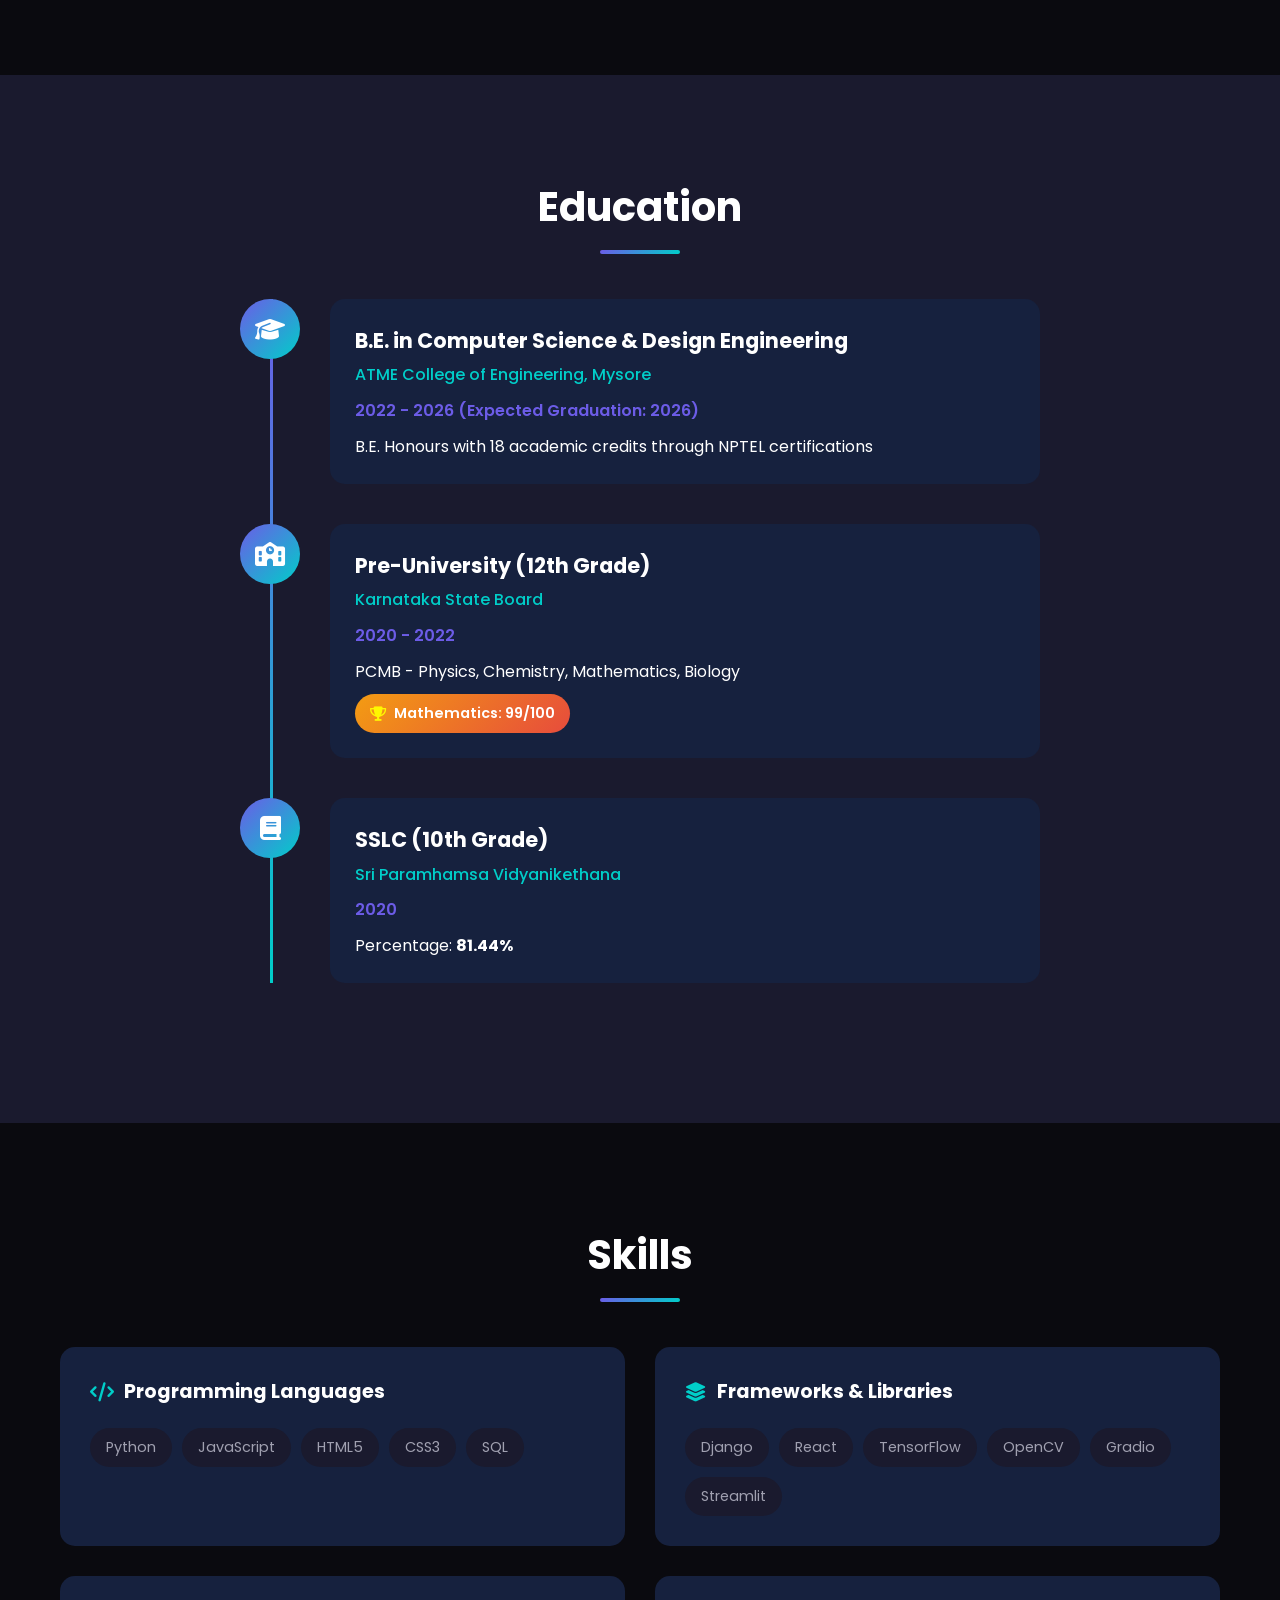
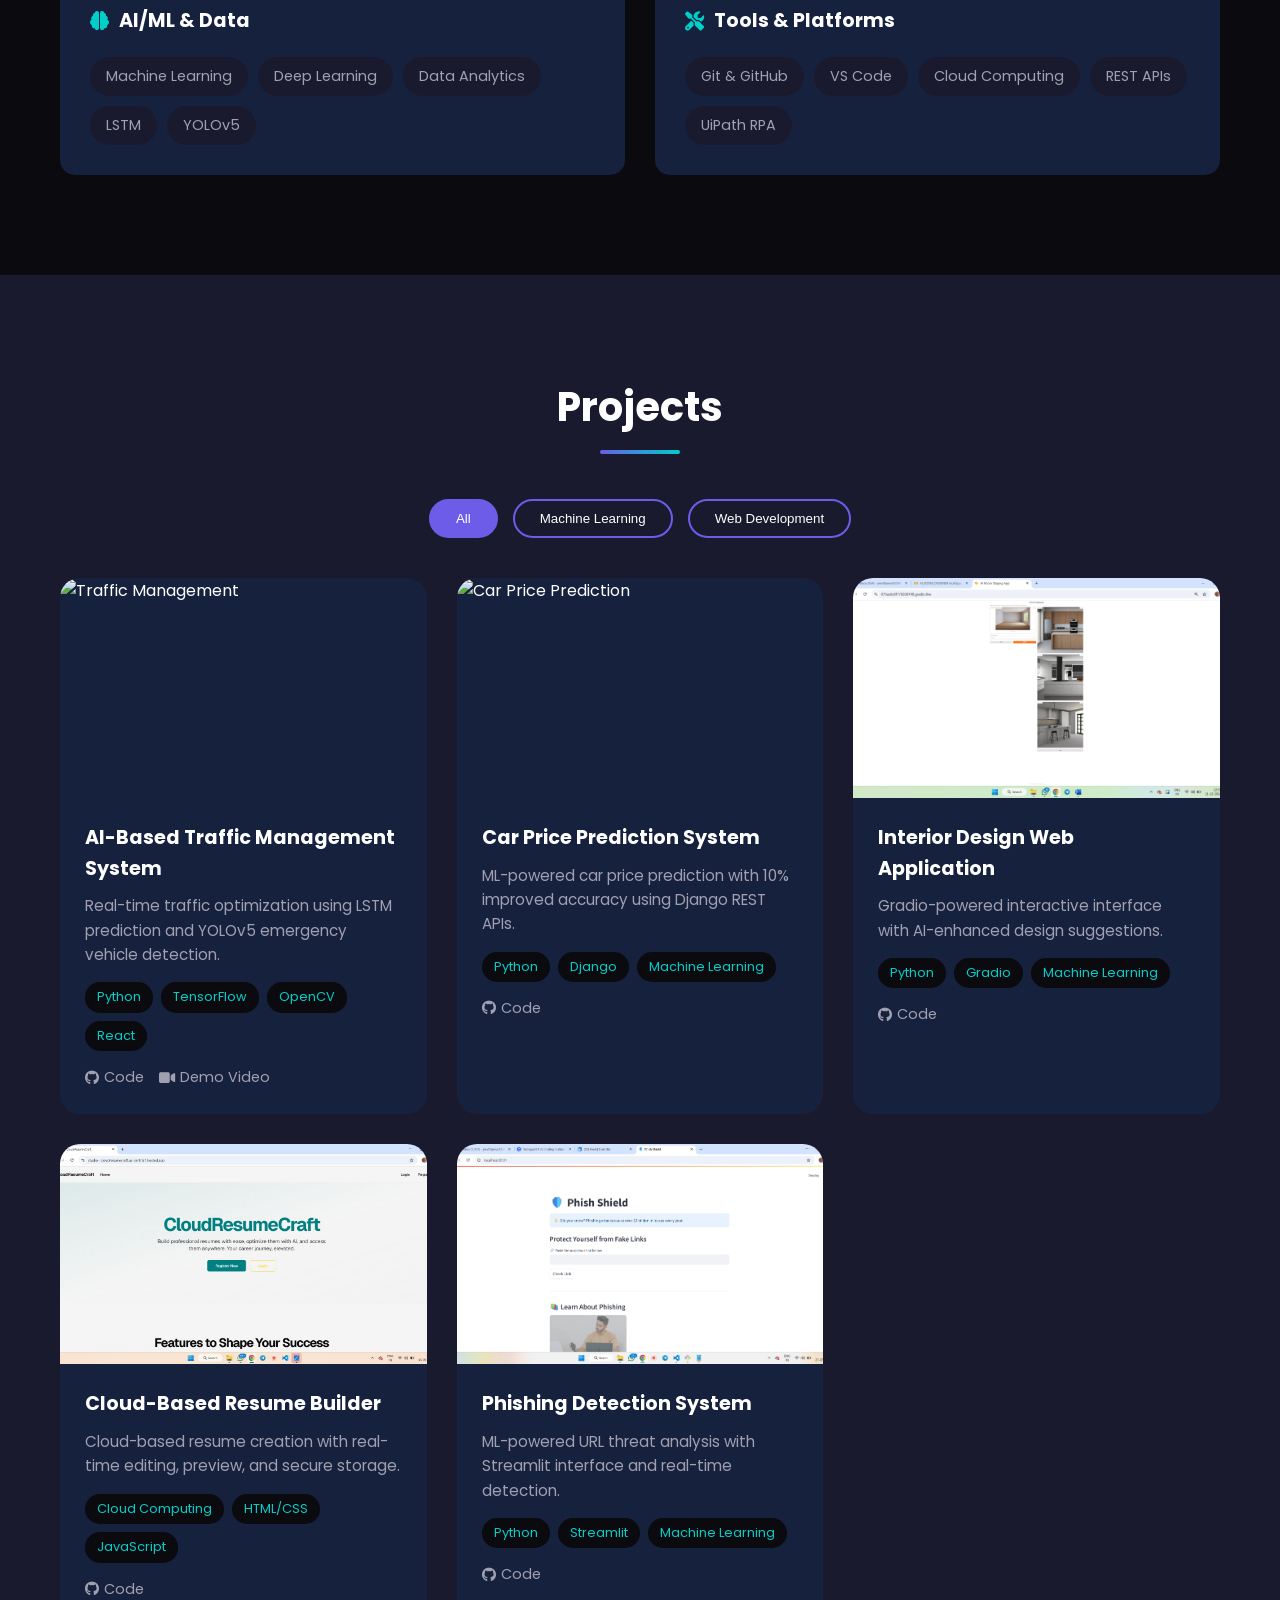
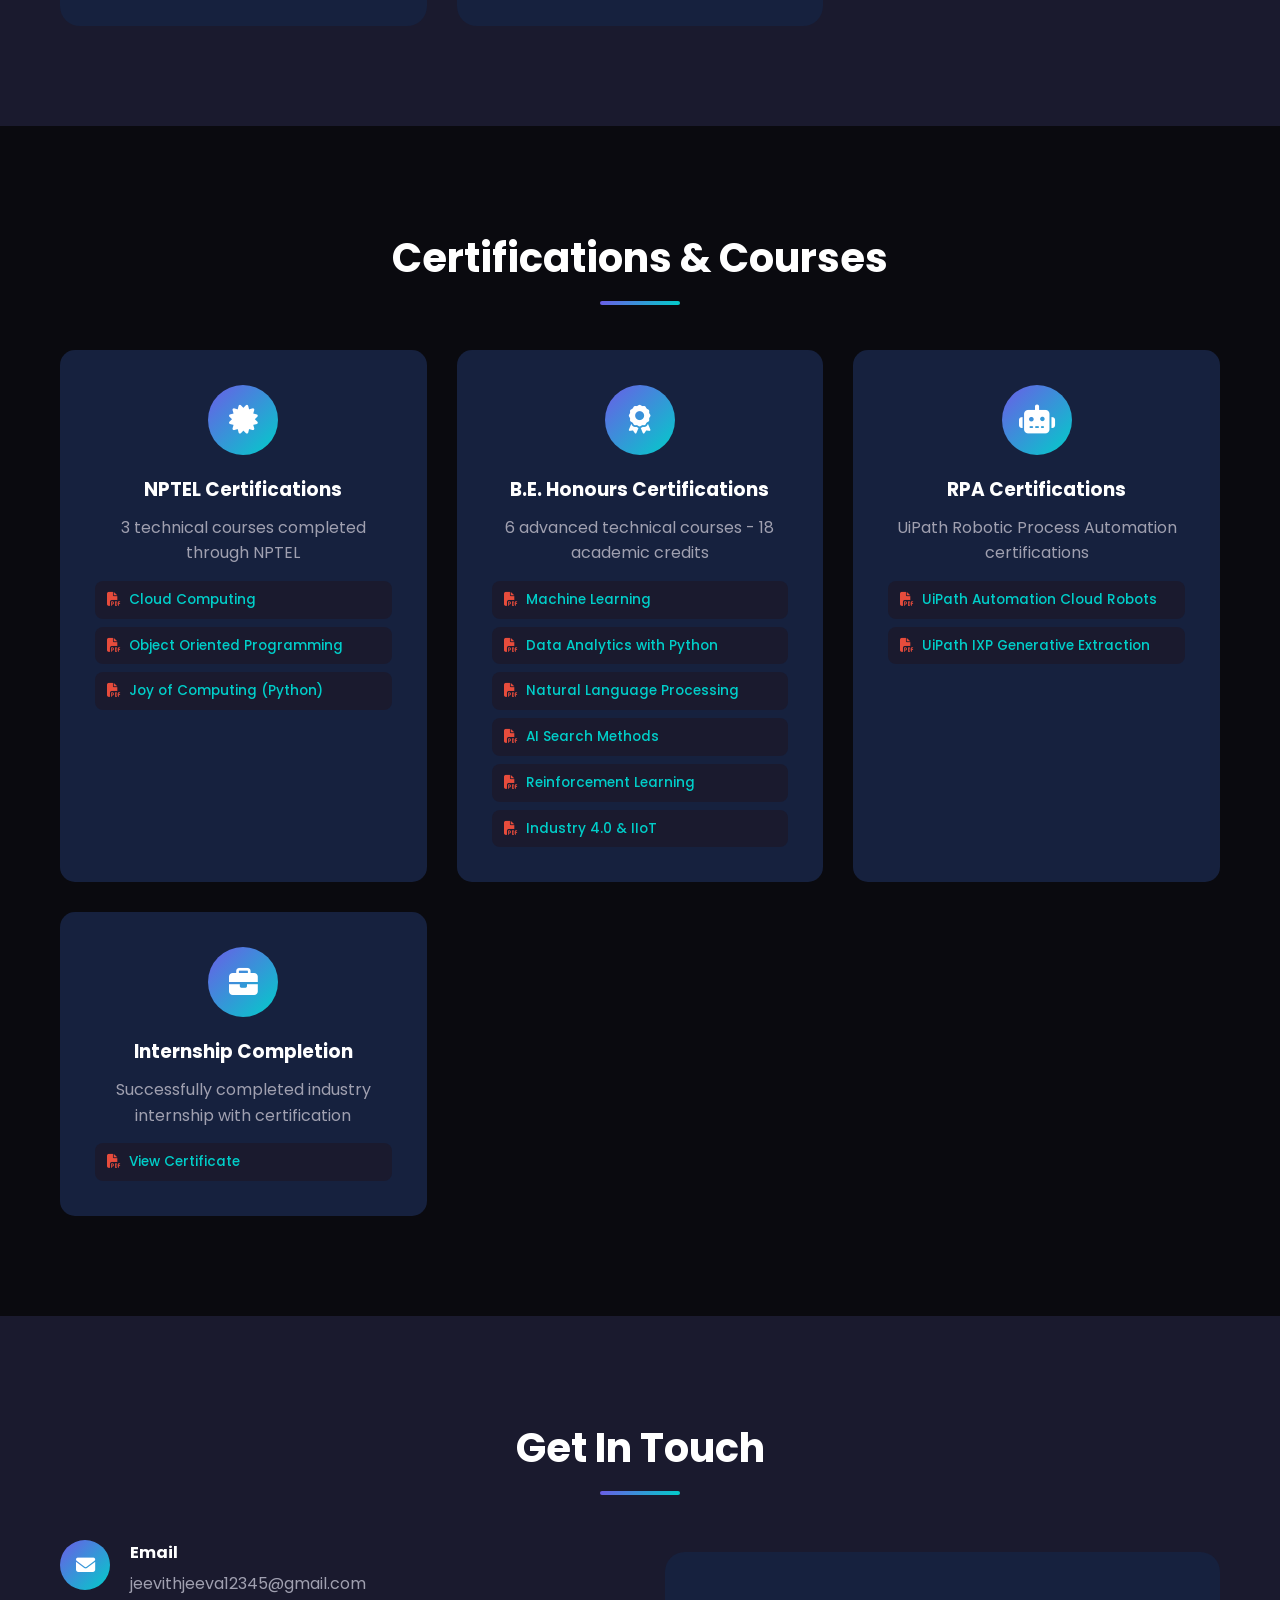
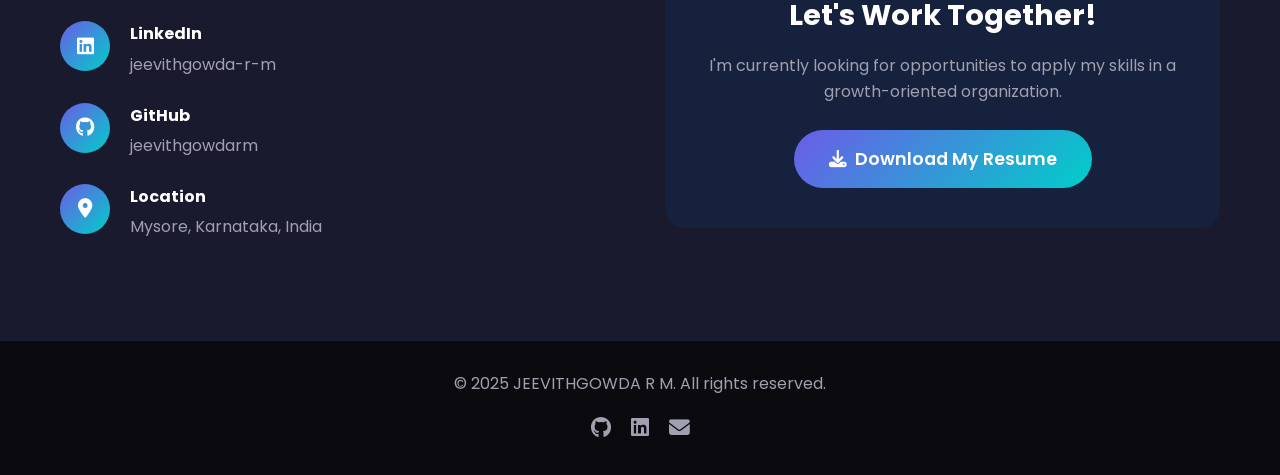
==== commit 45c3f704: "added video" ====
--- a/index.html
+++ b/index.html
@@ -36,7 +36,7 @@
             </div>
             <h1 class="hero-title">Hi, I'm <span class="highlight">JEEVITHGOWDA R M</span></h1>
             <p class="hero-subtitle">Full Stack Developer | Data Analytics | ML Enthusiast</p>
-            <p class="hero-tagline">Computer Science & Design Engineering Student @ ATME College of Engineering, Mysore</p>
+            <p class="hero-tagline">Computer Science and Design Engineering (Honours) Graduate | ATME College of Engineering,</p>
             <div class="hero-buttons">
                 <a href="#contact" class="btn btn-primary">Contact Me</a>
                 <a href="JEEVITHGOWDA_R_M _Resume .pdf" download="JEEVITHGOWDA_R_M_Resume.pdf" class="btn btn-secondary">
